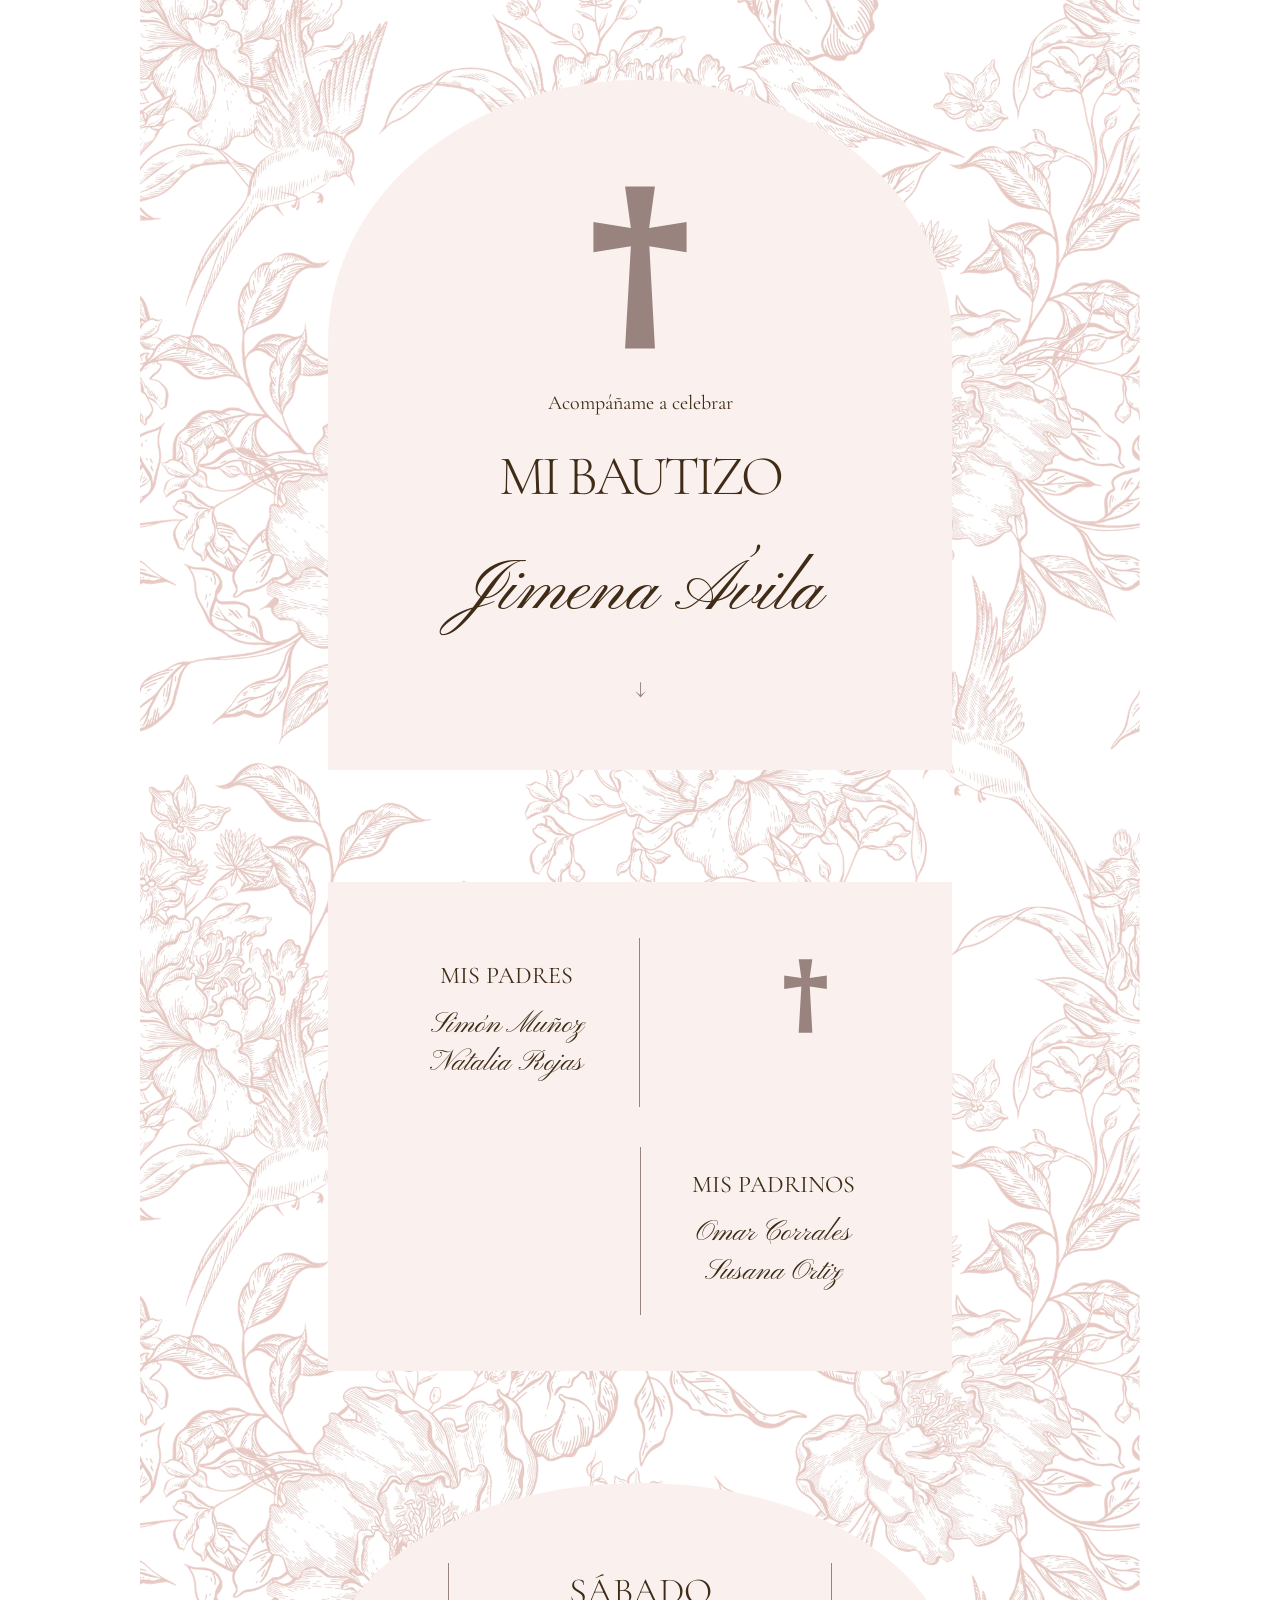
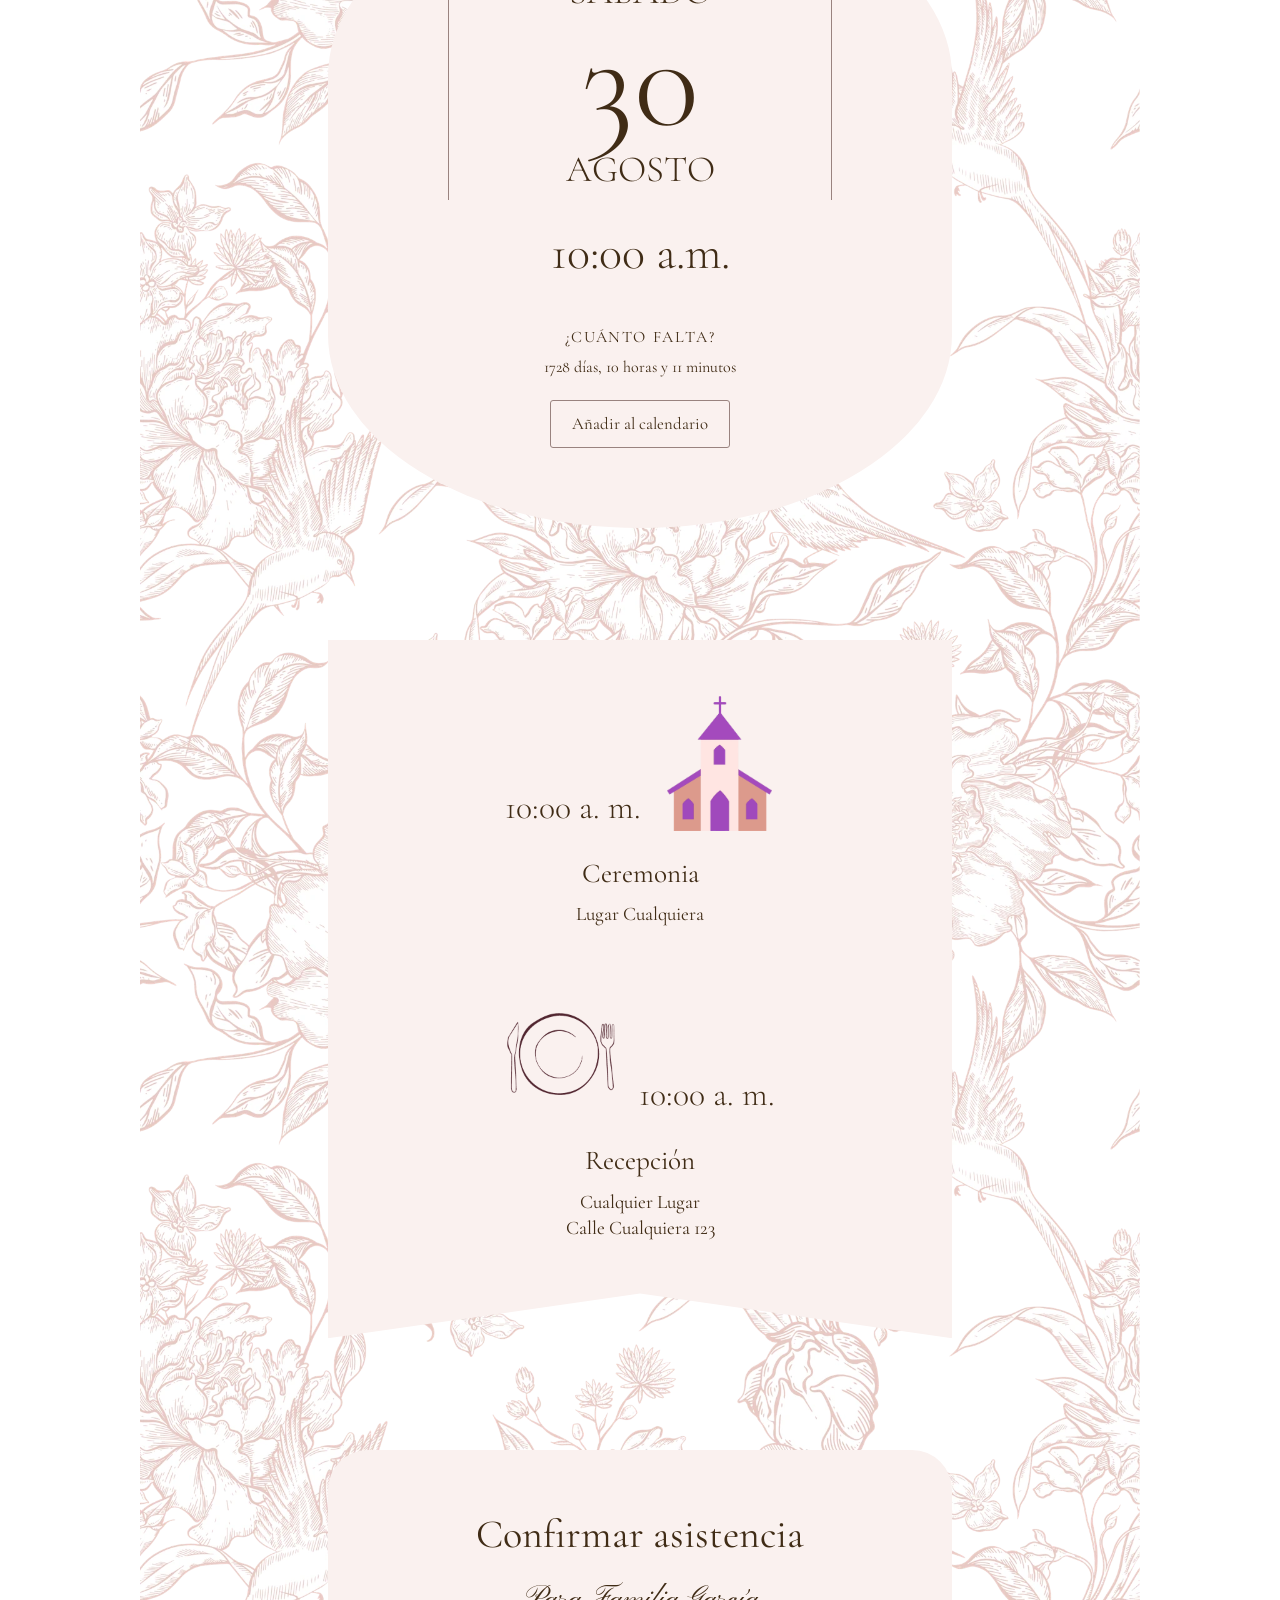
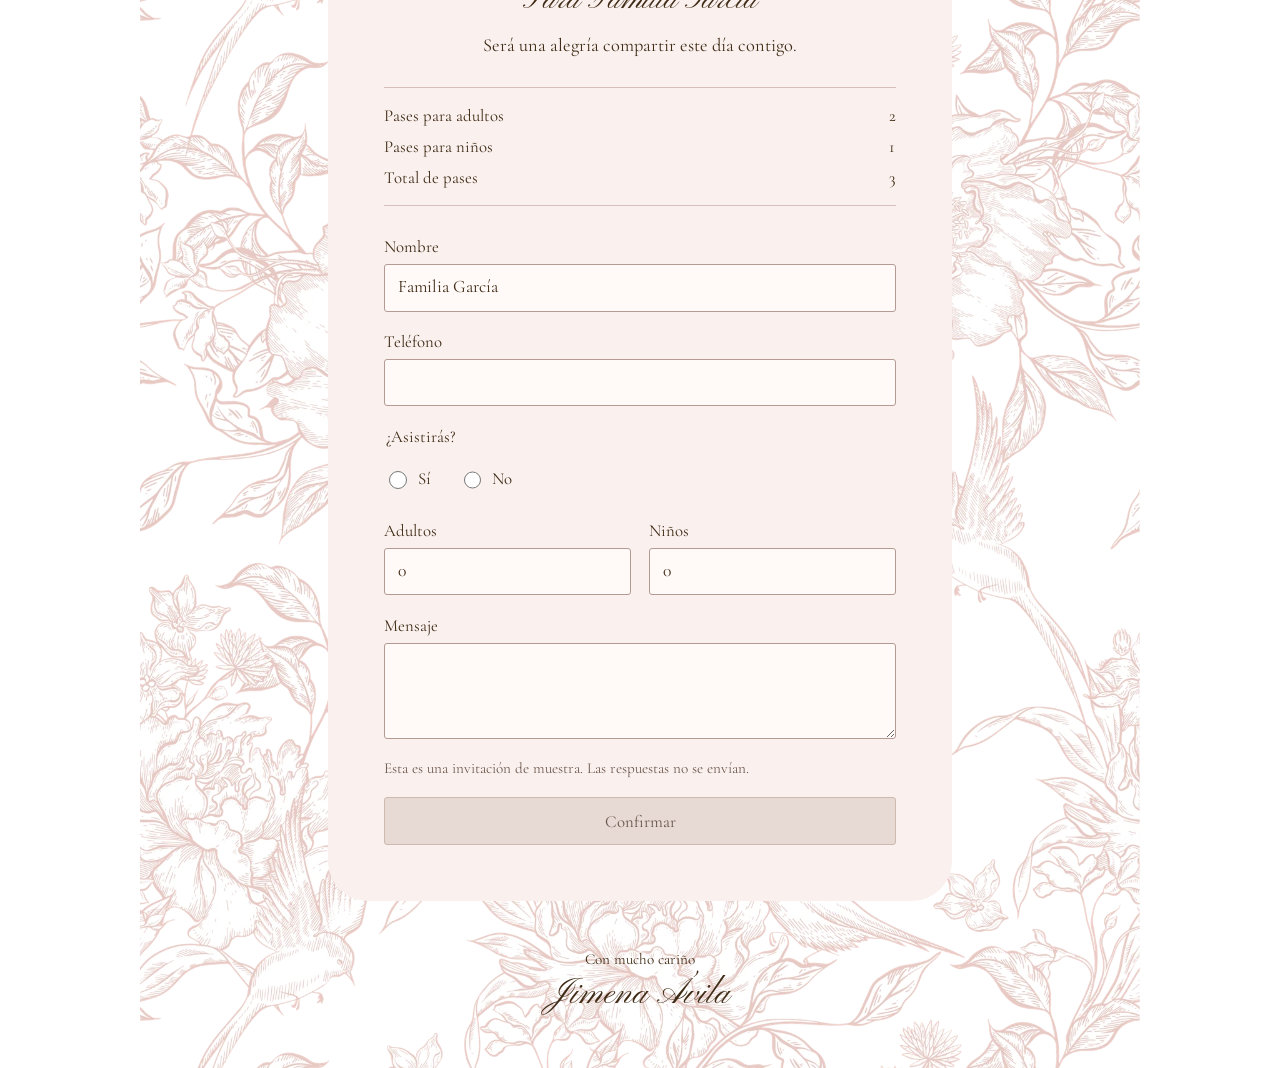
==== index.html @ a69357c9 "Publicar primera muestra de invitación basic.one" ====
<!doctype html>
<html lang="es">
<head>
  <meta charset="utf-8">
  <meta name="viewport" content="width=device-width, initial-scale=1">
  <title>Mi bautizo · Jimena Ávila</title>
  <meta name="theme-color" content="#faf1ef">
  <meta name="description" content="Acompáñame a celebrar mi bautizo. Invitación de muestra de Jimena Ávila.">
  <link rel="stylesheet" href="assets/css/reset.css">
  <link rel="stylesheet" href="assets/css/fonts.css">
  <link rel="stylesheet" href="assets/css/variables.css">
  <link rel="stylesheet" href="assets/css/layout.css">
  <link rel="stylesheet" href="assets/css/components.css">
  <link rel="stylesheet" href="assets/css/responsive.css">
  <script type="module" src="assets/js/main.js"></script>
</head>
<body>
  <p id="estado" role="status">Cargando invitación…</p>
  <noscript>Activa JavaScript para cargar los datos de la invitación.</noscript>
  <main class="invitation" id="invitacion" hidden>
    <section class="hero" id="portada" aria-labelledby="titulo">
      <img class="hero__cross" src="assets/svg/cruz.svg" width="222" height="385" alt="" aria-hidden="true">
      <p class="hero__intro" data-field="portada.introduccion"></p>
      <h1 class="hero__title" id="titulo" data-field="portada.titulo"></h1>
      <p class="hero__name" data-field="portada.protagonista"></p>
      <a class="hero__more" href="#familia" aria-label="Continuar a mi familia">↓</a>
    </section>
    <section class="message" id="mensaje" aria-labelledby="mensaje-titulo">
      <h2 id="mensaje-titulo" data-field="mensaje.titulo"></h2>
      <p class="message__text" data-field="mensaje.texto"></p>
    </section>
    <section class="family" id="familia" aria-labelledby="familia-titulo">
      <img class="family__cross" src="assets/svg/cruz.svg" width="222" height="385" alt="" aria-hidden="true">
      <h2 class="sr-only" id="familia-titulo" data-field="familia.titulo"></h2>
      <div class="family__groups" id="grupos-familia"></div>
    </section>
    <section class="date-section" id="fecha" aria-labelledby="fecha-titulo">
      <h2 class="sr-only" id="fecha-titulo">Fecha del evento</h2>
      <time class="date-section__date sr-only" id="fecha-evento" data-event-date></time>
      <div class="date-display" aria-hidden="true"><span data-date-part="weekday"></span><span data-date-part="day"></span><span data-date-part="month"></span></div>
      <p class="date-section__hour" data-event-hour></p>
      <div class="date-section__countdown">
        <h3>¿Cuánto falta?</h3>
        <p id="contador"></p>
      </div>
      <button class="date-section__calendar" id="agendar" type="button">Añadir al calendario</button>
    </section>
    <section class="locations" id="ubicaciones" aria-labelledby="ubicaciones-titulo">
      <h2 class="sr-only" id="ubicaciones-titulo">Ceremonia y recepción</h2>
      <div class="locations__list" id="lista-ubicaciones"></div>
    </section>
    <section class="itinerary" id="itinerario" aria-labelledby="itinerario-titulo">
      <h2 id="itinerario-titulo">Itinerario</h2>
      <ol class="itinerary__list" id="lista-itinerario"></ol>
    </section>
    <section class="rsvp" id="confirmacion" aria-labelledby="rsvp-titulo">
      <h2 id="rsvp-titulo">Confirmar asistencia</h2>
      <p class="rsvp__guest">Para <span data-field="invitado.nombre"></span></p>
      <p class="rsvp__message" data-field="confirmacion.mensaje"></p>
      <dl class="rsvp__passes">
        <dt>Pases para adultos</dt><dd data-field="invitado.pases.adultos"></dd>
        <dt>Pases para niños</dt><dd data-field="invitado.pases.ninos"></dd>
        <dt>Total de pases</dt><dd id="total-pases"></dd>
      </dl>
      <!-- Estructura para maquetación; habilitar el envío al integrar la API. -->
      <form class="rsvp__form" id="formulario-rsvp">
        <div class="rsvp__field"><label for="nombre">Nombre</label><input id="nombre" name="nombre" autocomplete="name" required></div>
        <div class="rsvp__field"><label for="telefono">Teléfono</label><input id="telefono" name="telefono" type="tel" autocomplete="tel" required></div>
        <fieldset class="rsvp__attendance">
          <legend>¿Asistirás?</legend>
          <label><input type="radio" name="asistencia" value="si" required> Sí</label>
          <label><input type="radio" name="asistencia" value="no"> No</label>
        </fieldset>
        <div class="rsvp__field"><label for="adultos">Adultos</label><input id="adultos" name="adultos" type="number" min="0" value="0" required></div>
        <div class="rsvp__field"><label for="ninos">Niños</label><input id="ninos" name="ninos" type="number" min="0" value="0" required></div>
        <div class="rsvp__field"><label for="comentario">Mensaje</label><textarea id="comentario" name="mensaje" rows="3"></textarea></div>
        <p id="rsvp-estado">Esta es una invitación de muestra. Las respuestas no se envían.</p>
        <button type="submit" disabled aria-describedby="rsvp-estado">Confirmar</button>
      </form>
    </section>
    <section class="notes" id="notas" aria-labelledby="notas-titulo">
      <h2 id="notas-titulo" data-field="notas.titulo"></h2>
      <p class="notes__text" data-field="notas.texto"></p>
    </section>
  </main>
  <footer class="page-footer">Con mucho cariño <span data-field="portada.protagonista"></span></footer>
  <!-- Bloques repetibles: su estructura se maqueta aquí, no en JavaScript. -->
  <template id="grupo-template">
    <div class="family__group"><h3 class="family__title"></h3><ul class="family__names"></ul></div>
  </template>
  <template id="ubicacion-template">
    <article class="location">
      <div class="location__visual"><img class="location__icon" width="160" height="180" alt="" aria-hidden="true" hidden><time class="location__time"></time></div>
      <h3 class="location__title"></h3>
      <p class="location__name"></p>
      <p class="location__address"></p>
      <a class="location__link" target="_blank" rel="noopener noreferrer">Ver ubicación</a>
    </article>
  </template>
  <template id="actividad-template">
    <li class="itinerary__item"><time class="itinerary__time"></time> <span class="itinerary__name"></span> <span class="itinerary__location"></span></li>
  </template>
</body>
</html>
---- assets/css/fonts.css ----
@font-face {
  font-family: 'Cormorant Garamond';
  font-style: normal;
  font-weight: 300;
  font-display: swap;
  src: url(../fonts/CormorantGaramond-300.ttf) format('truetype');
}
@font-face {
  font-family: 'Cormorant Garamond';
  font-style: normal;
  font-weight: 400;
  font-display: swap;
  src: url(../fonts/CormorantGaramond-400.ttf) format('truetype');
}
@font-face {
  font-family: 'Cormorant Garamond';
  font-style: normal;
  font-weight: 500;
  font-display: swap;
  src: url(../fonts/CormorantGaramond-500.ttf) format('truetype');
}
@font-face {
  font-family: 'Cormorant Garamond';
  font-style: normal;
  font-weight: 600;
  font-display: swap;
  src: url(../fonts/CormorantGaramond-600.ttf) format('truetype');
}
@font-face {
  font-family: 'Pinyon Script';
  font-style: normal;
  font-weight: 400;
  font-display: swap;
  src: url(../fonts/PinyonScript-Regular.ttf) format('truetype');
}
---- assets/css/variables.css ----
:root {
  color-scheme: light;
  --paper: #faf1ef;
  --ink: #402c16;
  --floral: #e8c9c3;
  --taupe: #99837f;
  --wine: #51252f;
  --serif: 'Cormorant Garamond', Georgia, serif;
  --script: 'Pinyon Script', cursive;
  --page-gutter: clamp(1.5rem, 6vw, 3.5rem);
  --section-gap: clamp(4rem, 12vw, 7rem);
  --control-min-height: 2.75rem;
}
---- assets/css/layout.css ----
html { scroll-behavior: smooth; }
body { color: var(--ink); background: #fff url('../images/fondo-floral.webp') center top / 1000px auto repeat-y; font-family: var(--serif); font-size: 1.2rem; line-height: 1.4; }
h1, h2, h3, p, ul, dl { margin: 0; }
h1, h2, h3 { font-weight: 400; }
.invitation { width: min(100%, 46rem); margin-inline: auto; padding: clamp(2.5rem, 7vw, 5rem) var(--page-gutter) 3rem; display: grid; gap: var(--section-gap); overflow-wrap: anywhere; }
.invitation section { position: relative; min-width: 0; padding: clamp(2rem, 6vw, 3.5rem); background: var(--paper); text-align: center; scroll-margin-top: 2rem; }
.invitation section * { min-width: 0; }
.hero { border-radius: 50% 50% 0 0 / 38% 38% 0 0; display: flex; flex-direction: column; align-items: center; min-height: 690px; justify-content: flex-end; }
.hero__cross { width: 94px; margin: 38px auto 40px; }
.hero__intro { font-size: 1.25rem; }
.hero__title { text-transform: uppercase; font-size: clamp(2.5rem, 7vw, 3.5rem); font-weight: 300; letter-spacing: -.055em; margin-top: 1.3rem; }
.hero__name { font-family: var(--script); font-size: clamp(3.1rem, 9vw, 4.5rem); line-height: 1.2; margin-top: 1.4rem; padding: .15em .08em; }
.hero__more { color: var(--taupe); text-decoration: none; font-size: 1.6rem; padding: .5rem 1rem; margin-top: 1rem; }
.family__groups { display: grid; gap: 3rem; }
.family__cross { display: none; }
.family__title { font-size: 1.5rem; text-transform: uppercase; line-height: 1.15; max-width: none; text-wrap: balance; overflow-wrap: normal; margin: 0 auto 1rem; }
.family__names { list-style: none; padding: 0; font-family: var(--script); font-size: 1.85rem; line-height: 1.3; }
.family--pair .family__groups { grid-template-columns: 1fr 1fr; gap: 2.5rem 0; }
.family--pair .family__group:first-child { grid-column: 1; grid-row: 1; border-right: 1px solid var(--taupe); padding: 1.5rem .6rem 1.5rem 0; }
.family--pair .family__group:nth-child(2) { grid-column: 2; grid-row: 2; border-left: 1px solid var(--taupe); padding: 1.5rem 0 1.5rem .6rem; }
.family--pair .family__cross { display: block; position: absolute; top: 4.8rem; right: 20%; width: 43px; }
.invitation .date-section { border-radius: 50% / 30%; padding-block: 5rem; }
.date-display { display: grid; border-inline: 1px solid var(--taupe); max-width: 75%; margin: 0 auto; padding: .5rem 1rem; text-transform: uppercase; line-height: 1.15; font-weight: 300; font-size: clamp(1.6rem, 5vw, 2.3rem); }
[data-date-part='day'] { font-size: clamp(5.5rem, 19vw, 8.5rem); line-height: 1; }
.date-section__hour { font-size: clamp(2rem, 6vw, 3rem); font-weight: 300; margin-top: 1.3rem; }
.date-section__countdown { margin: 2.4rem auto 1.3rem; max-width: 24ch; font-size: 1rem; }
.date-section__countdown h3 { font-size: 1rem; text-transform: uppercase; letter-spacing: .1em; margin-bottom: .5rem; }
.invitation .locations { background: transparent; padding-bottom: 6rem; isolation: isolate; }
.locations::before { content: ''; position: absolute; z-index: -1; inset: 0; background: var(--paper); clip-path: polygon(0 0,100% 0,100% 100%,50% calc(100% - 2.8rem),0 100%); }
.locations__list { display: grid; gap: 3.5rem; }
.location__visual { display: flex; align-items: flex-end; justify-content: center; gap: 1.4rem; margin-bottom: 1.5rem; }
.location:nth-child(odd) .location__visual { flex-direction: row-reverse; }
.location__icon { width: 112px; height: 135px; object-fit: contain; }
.location__time { font-size: 2.1rem; font-weight: 300; white-space: nowrap; }
.location__title { font-size: 1.7rem; margin-bottom: .5rem; }
.location__name, .location__address { font-size: 1.2rem; }
.invitation .rsvp { border-radius: 2.5rem; }
.rsvp h2 { font-size: clamp(1.8rem, 6vw, 2.5rem); }
.rsvp__guest { font-family: var(--script); font-size: 2rem; margin-top: 1rem; }
.rsvp__message { margin-top: .6rem; font-size: 1.15rem; }
.message__text, .notes__text { white-space: pre-line; margin-top: 1rem; }
.itinerary__list { text-align: left; padding-left: 1.2rem; }
.itinerary__item { margin-top: 1rem; }
.page-footer { text-align: center; padding: 0 1.5rem 3rem; font-size: .95rem; }
.page-footer span { display: block; font-family: var(--script); font-size: 2.2rem; }
body > [role='status'], noscript { display: block; width: fit-content; max-width: 90%; margin: 2rem auto; padding: 1rem; background: var(--paper); }
.sr-only { position: absolute; width: 1px; height: 1px; padding: 0; margin: -1px; overflow: hidden; clip-path: inset(50%); white-space: nowrap; border: 0; }
---- assets/css/components.css ----
button, .location__link { min-height: var(--control-min-height); display: inline-flex; align-items: center; justify-content: center; padding: .7rem 1.3rem; border: 1px solid var(--taupe); background: transparent; border-radius: 3px; color: var(--ink); font-size: 1.05rem; text-decoration: none; cursor: pointer; transition: background-color .2s; }
button:hover:not(:disabled), .location__link:hover { background: #edddd8; }
button:disabled { cursor: not-allowed; background: #e7d9d4; color: #67564a; border-color: #cdb9af; }
:focus-visible { outline: 2px solid var(--wine); outline-offset: 4px; }
.location__link { margin-top: 1rem; }
.rsvp__passes { display: grid; grid-template-columns: 1fr auto; gap: .45rem 1rem; text-align: left; margin: 1.8rem 0; padding-block: 1rem; border-block: 1px solid #d5bfba; font-size: 1.05rem; }
.rsvp__passes dd { margin: 0; }
.rsvp__form { display: grid; grid-template-columns: minmax(0,1fr); gap: 1.15rem; text-align: left; font-size: 1.05rem; }
.rsvp__field { display: grid; gap: .35rem; }
.rsvp__field input, .rsvp__field textarea { width: 100%; min-height: 2.75rem; padding: .65rem .8rem; color: var(--ink); background: #fffaf8; border: 1px solid #b49a92; border-radius: 3px; font-size: 1.1rem; }
.rsvp__field textarea { resize: vertical; }
.rsvp__attendance { margin: 0; padding: .5rem 0 0; border: 0; }
.rsvp__attendance label { display: inline-flex; align-items: center; min-height: 2.75rem; gap: .5rem; margin-right: 1.5rem; cursor: pointer; }
.rsvp__attendance input { width: 1.1rem; height: 1.1rem; accent-color: var(--wine); }
#rsvp-estado { font-size: .95rem; color: #705b50; }
.rsvp__form button { width: 100%; }
---- assets/css/responsive.css ----
@media (max-width: 480px) {
  body { background-size: 740px auto; }
  .invitation section { padding-inline: 1.35rem; }
  .hero { min-height: 570px; }
  .hero__cross { width: 76px; margin-top: 35px; }
  .hero__name { font-size: clamp(2.7rem, 10vw, 3.7rem); }
  .family__names { font-size: 1.5rem; }
  .family__title { font-size: 1.2rem; }
  .family--pair .family__cross { right: 20%; width: 34px; top: 3.8rem; }
  .location__icon { width: 86px; height: 110px; }
  .location__time { font-size: 1.75rem; }
  .location__visual { gap: .8rem; }
  .date-display { max-width: 88%; }
  .invitation .date-section { padding-block: 4rem; }
}
@media (min-width: 600px) {
  .rsvp__form { grid-template-columns: repeat(2,minmax(0,1fr)); }
  .rsvp__field:nth-child(1), .rsvp__field:nth-child(2), .rsvp__attendance, .rsvp__field:has(textarea), #rsvp-estado, .rsvp__form > button { grid-column: 1 / -1; }
}
@media (prefers-reduced-motion: reduce) {
  html { scroll-behavior: auto; }
  button, .location__link { transition: none; }
}

@media (max-width: 360px) {
  .family--pair .family__groups { grid-template-columns: minmax(0,1fr); gap: 2rem; }
  .family--pair .family__group:first-child, .family--pair .family__group:nth-child(2) { grid-column: auto; grid-row: auto; border: 0; padding: 0; }
  .family--pair .family__group:nth-child(2) { border-top: 1px solid #d5bfba; padding-top: 2rem; }
  .family--pair .family__cross { position: static; width: 32px; margin: 0 auto 2rem; }
}
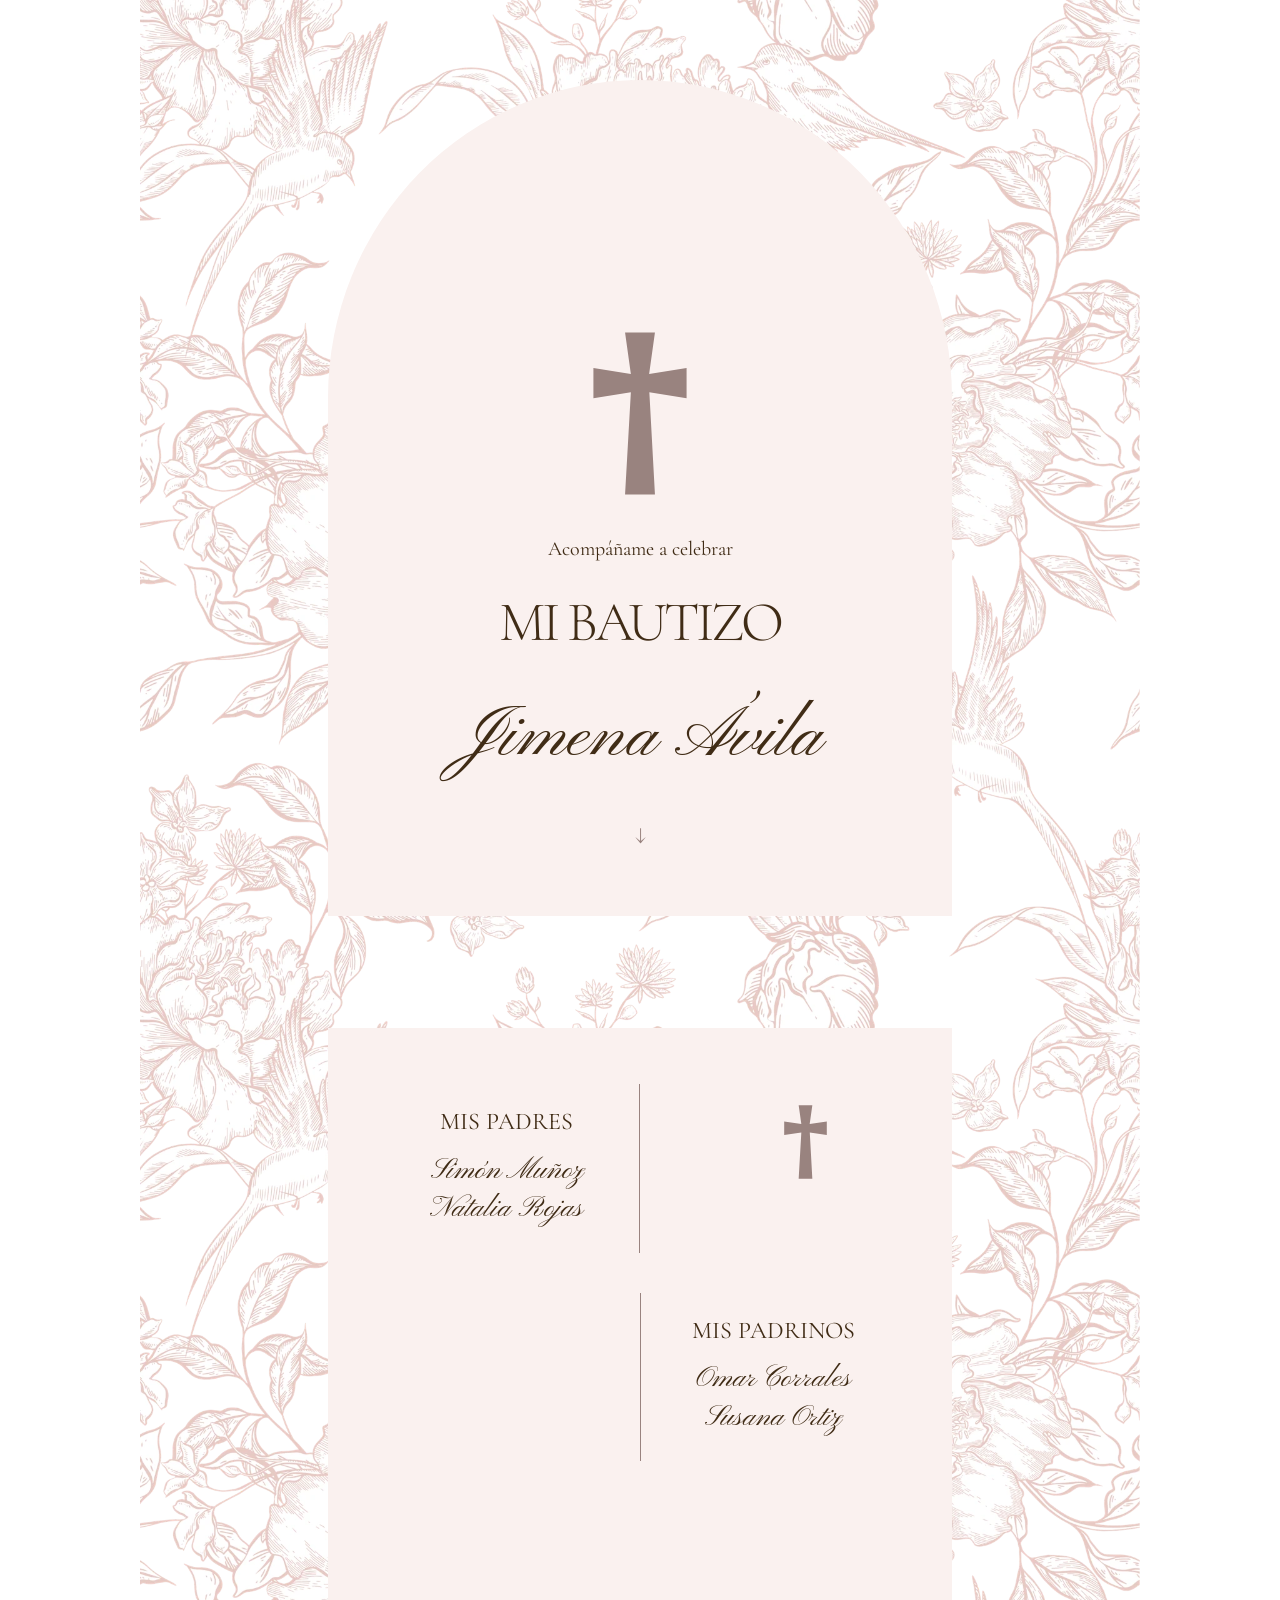
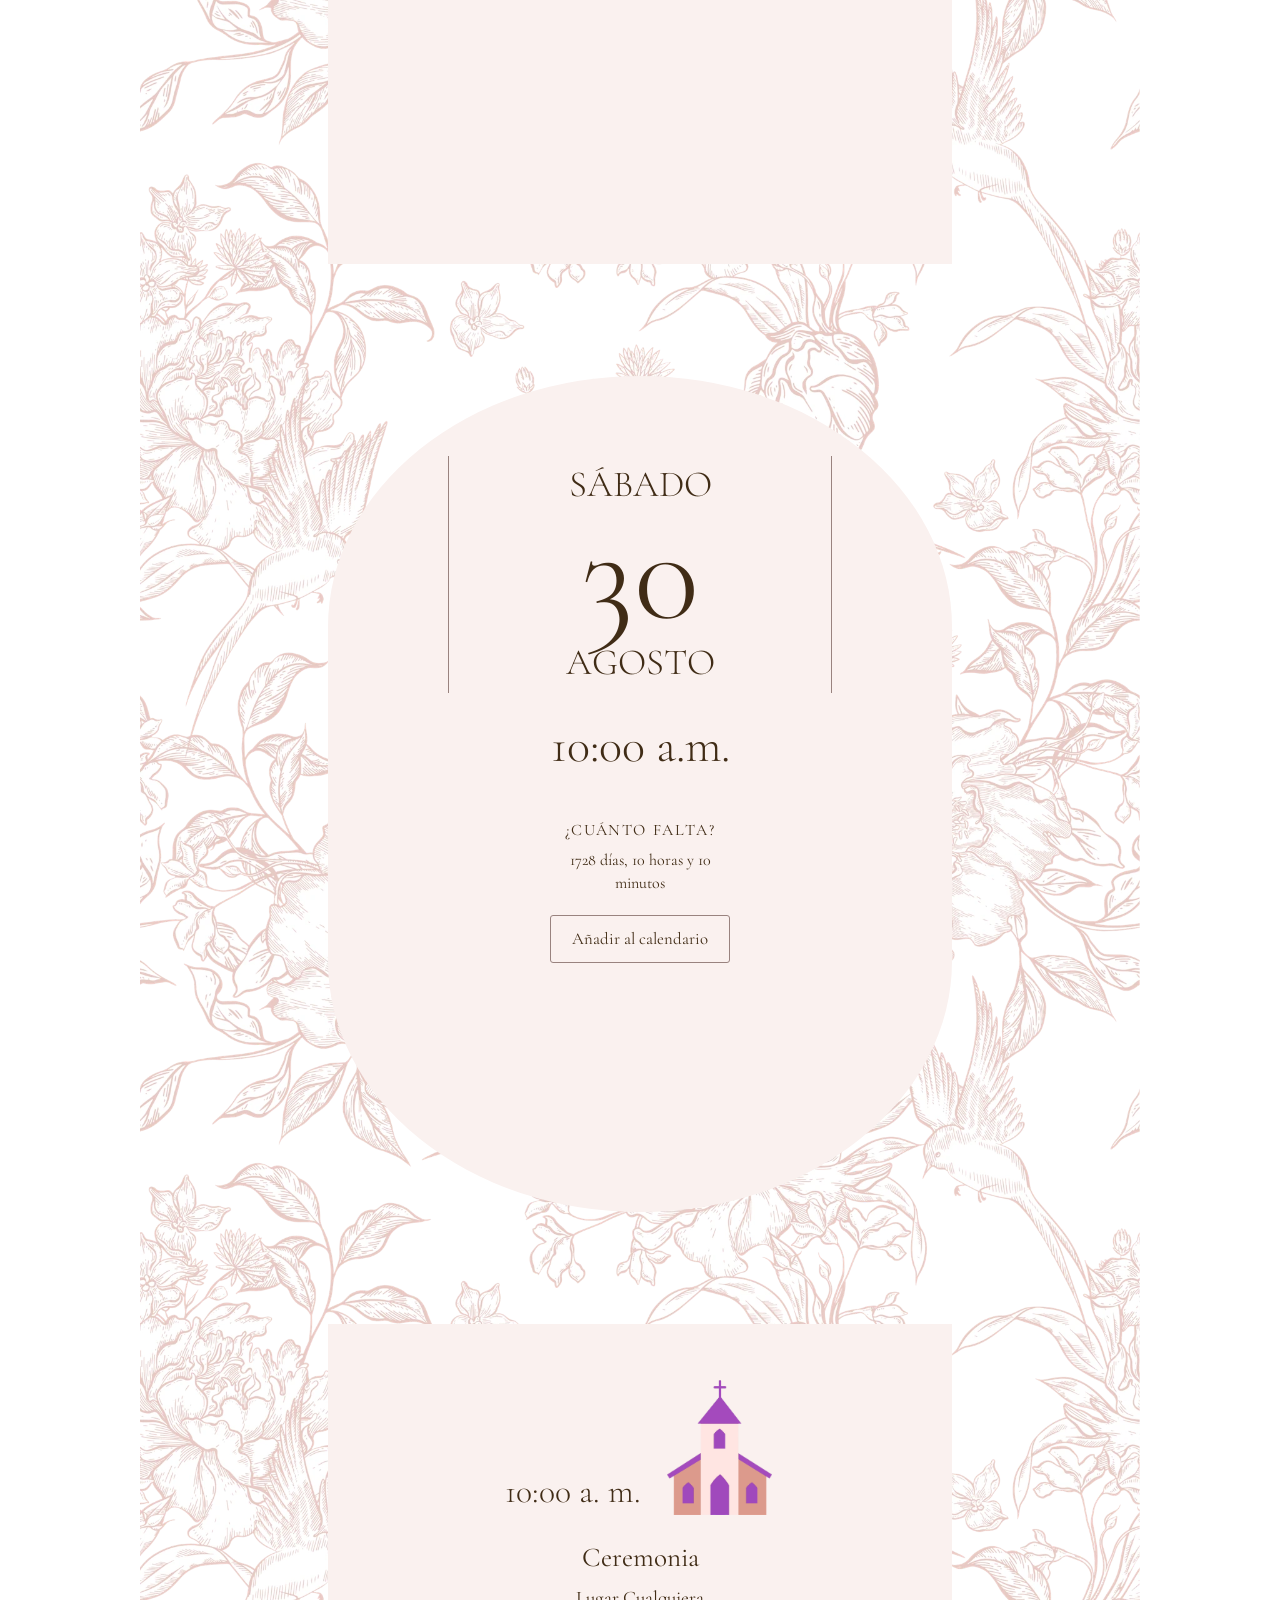
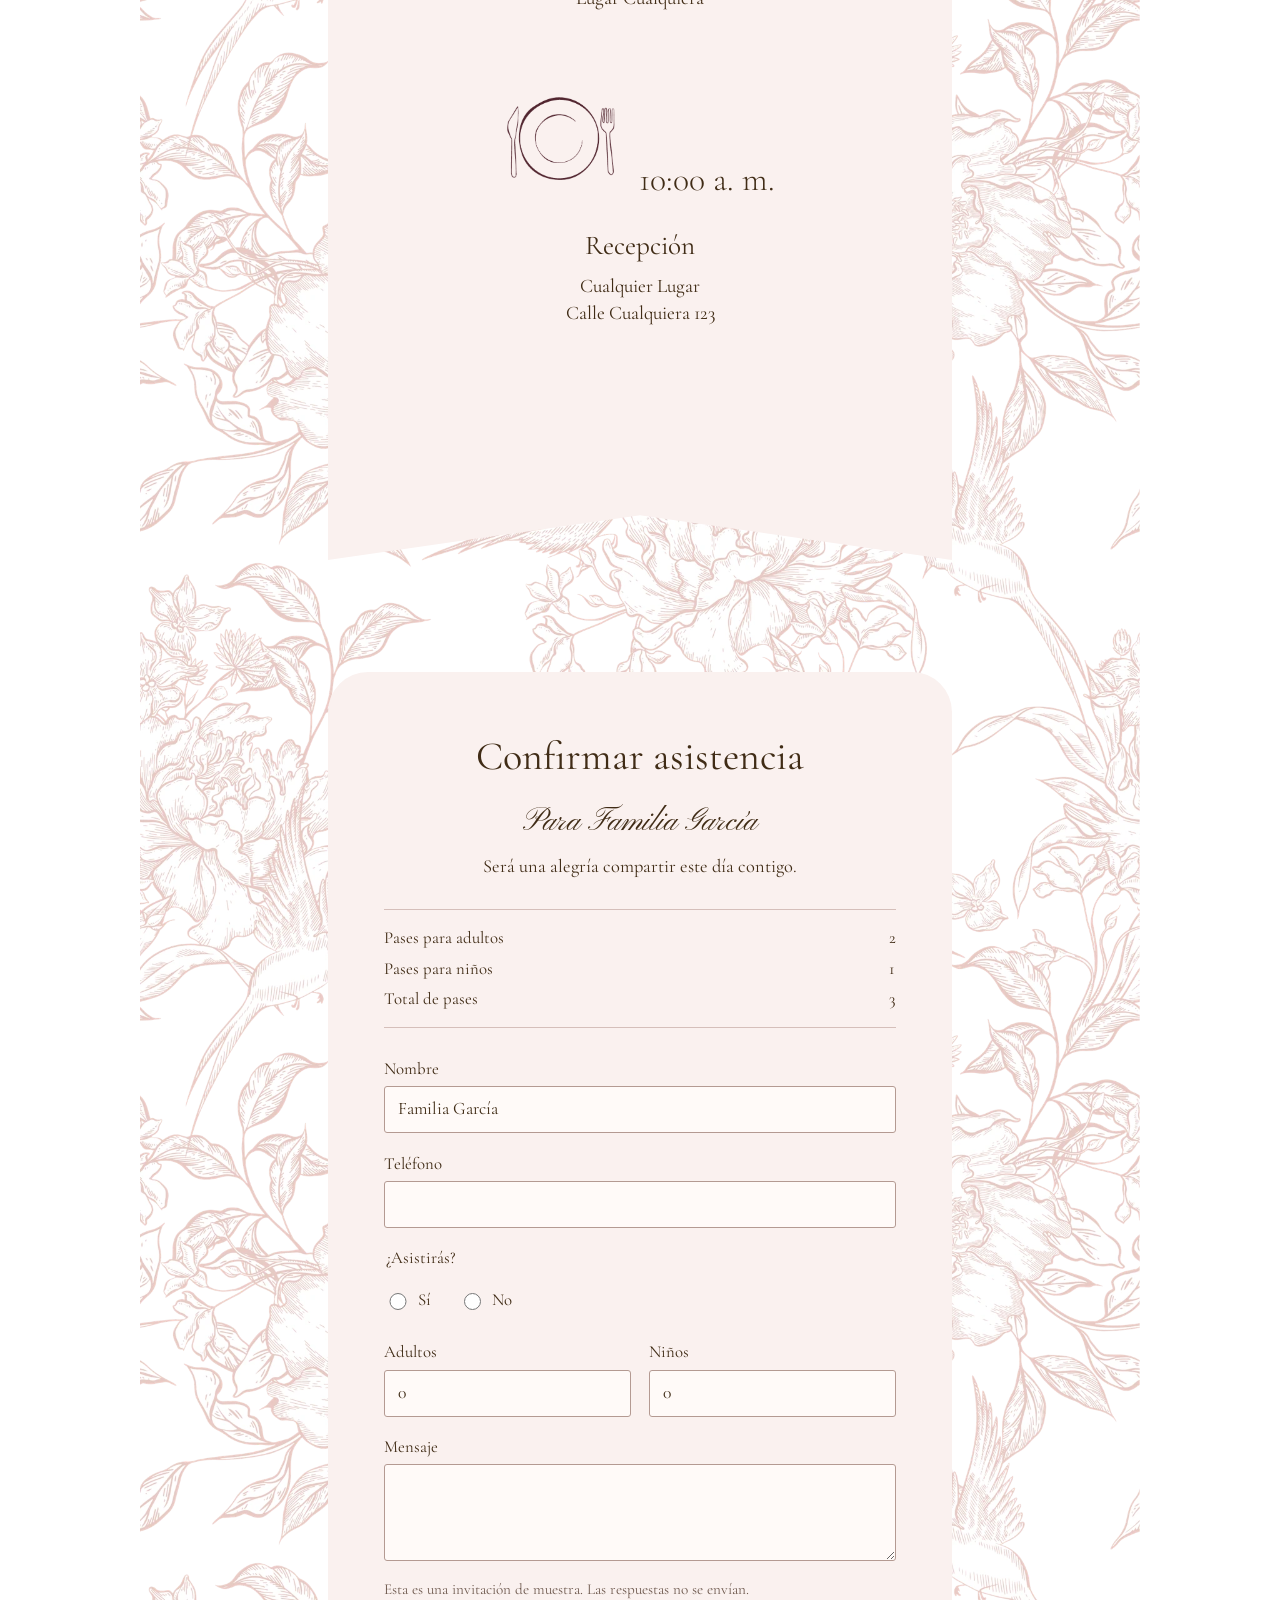
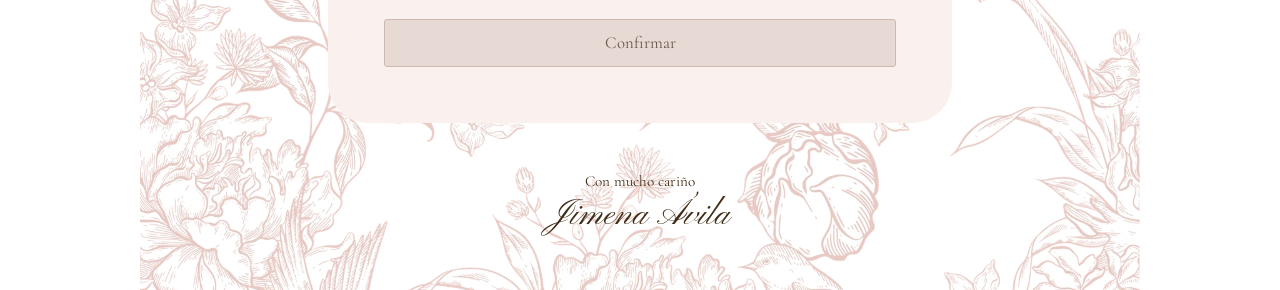
==== commit 91298db8: "Versionar estilos para cargar la actualización de scroll sin caché anterior" ====
--- a/index.html
+++ b/index.html
@@ -6,12 +6,12 @@
   <title>Mi bautizo · Jimena Ávila</title>
   <meta name="theme-color" content="#faf1ef">
   <meta name="description" content="Acompáñame a celebrar mi bautizo. Invitación de muestra de Jimena Ávila.">
-  <link rel="stylesheet" href="assets/css/reset.css">
-  <link rel="stylesheet" href="assets/css/fonts.css">
-  <link rel="stylesheet" href="assets/css/variables.css">
-  <link rel="stylesheet" href="assets/css/layout.css">
-  <link rel="stylesheet" href="assets/css/components.css">
-  <link rel="stylesheet" href="assets/css/responsive.css">
+  <link rel="stylesheet" href="assets/css/reset.css?v=1e055d7744bd">
+  <link rel="stylesheet" href="assets/css/fonts.css?v=021f4ca567dc">
+  <link rel="stylesheet" href="assets/css/variables.css?v=7e9e89fa82c0">
+  <link rel="stylesheet" href="assets/css/layout.css?v=3cb53c986ac0">
+  <link rel="stylesheet" href="assets/css/components.css?v=8707d6a68c62">
+  <link rel="stylesheet" href="assets/css/responsive.css?v=9b762f7f4b1e">
   <script type="module" src="assets/js/main.js"></script>
 </head>
 <body>
@@ -102,3 +102,5 @@
   </template>
 </body>
 </html>
+
+
--- a/assets/css/layout.css
+++ b/assets/css/layout.css
@@ -1,4 +1,4 @@
-html { scroll-behavior: smooth; }
+html { scroll-behavior: smooth; scroll-snap-type: y mandatory; }
 body { color: var(--ink); background: #fff url('../images/fondo-floral.webp') center top / 1000px auto repeat-y; font-family: var(--serif); font-size: 1.2rem; line-height: 1.4; }
 h1, h2, h3, p, ul, dl { margin: 0; }
 h1, h2, h3 { font-weight: 400; }
@@ -45,3 +45,13 @@
 .page-footer span { display: block; font-family: var(--script); font-size: 2.2rem; }
 body > [role='status'], noscript { display: block; width: fit-content; max-width: 90%; margin: 2rem auto; padding: 1rem; background: var(--paper); }
 .sr-only { position: absolute; width: 1px; height: 1px; padding: 0; margin: -1px; overflow: hidden; clip-path: inset(50%); white-space: nowrap; border: 0; }
+
+/* Desplazamiento por secciones; el contenido largo puede crecer y recorrerse. */
+.invitation > section {
+  min-block-size: calc(100vh - 4rem);
+  min-block-size: calc(100svh - 4rem);
+  scroll-snap-align: start;
+  scroll-snap-stop: always;
+}
+.page-footer { scroll-snap-align: end; }
+
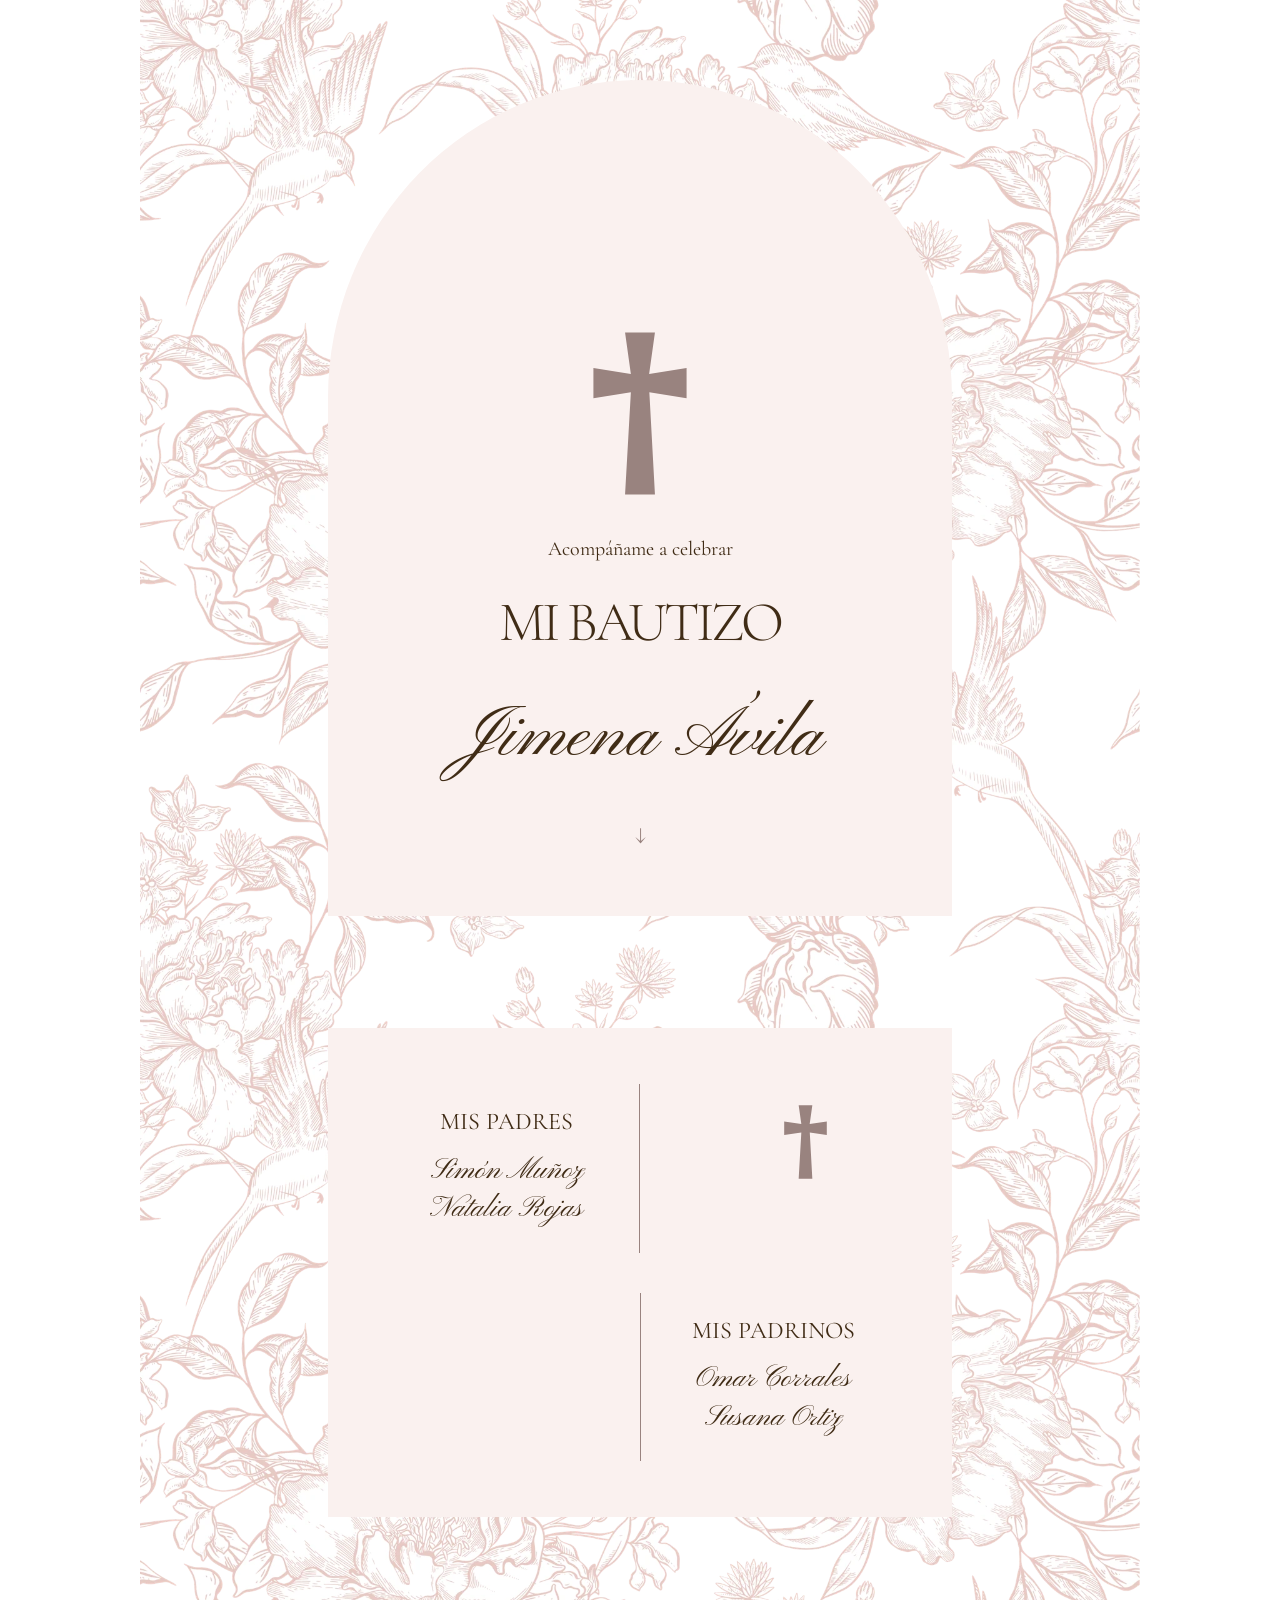
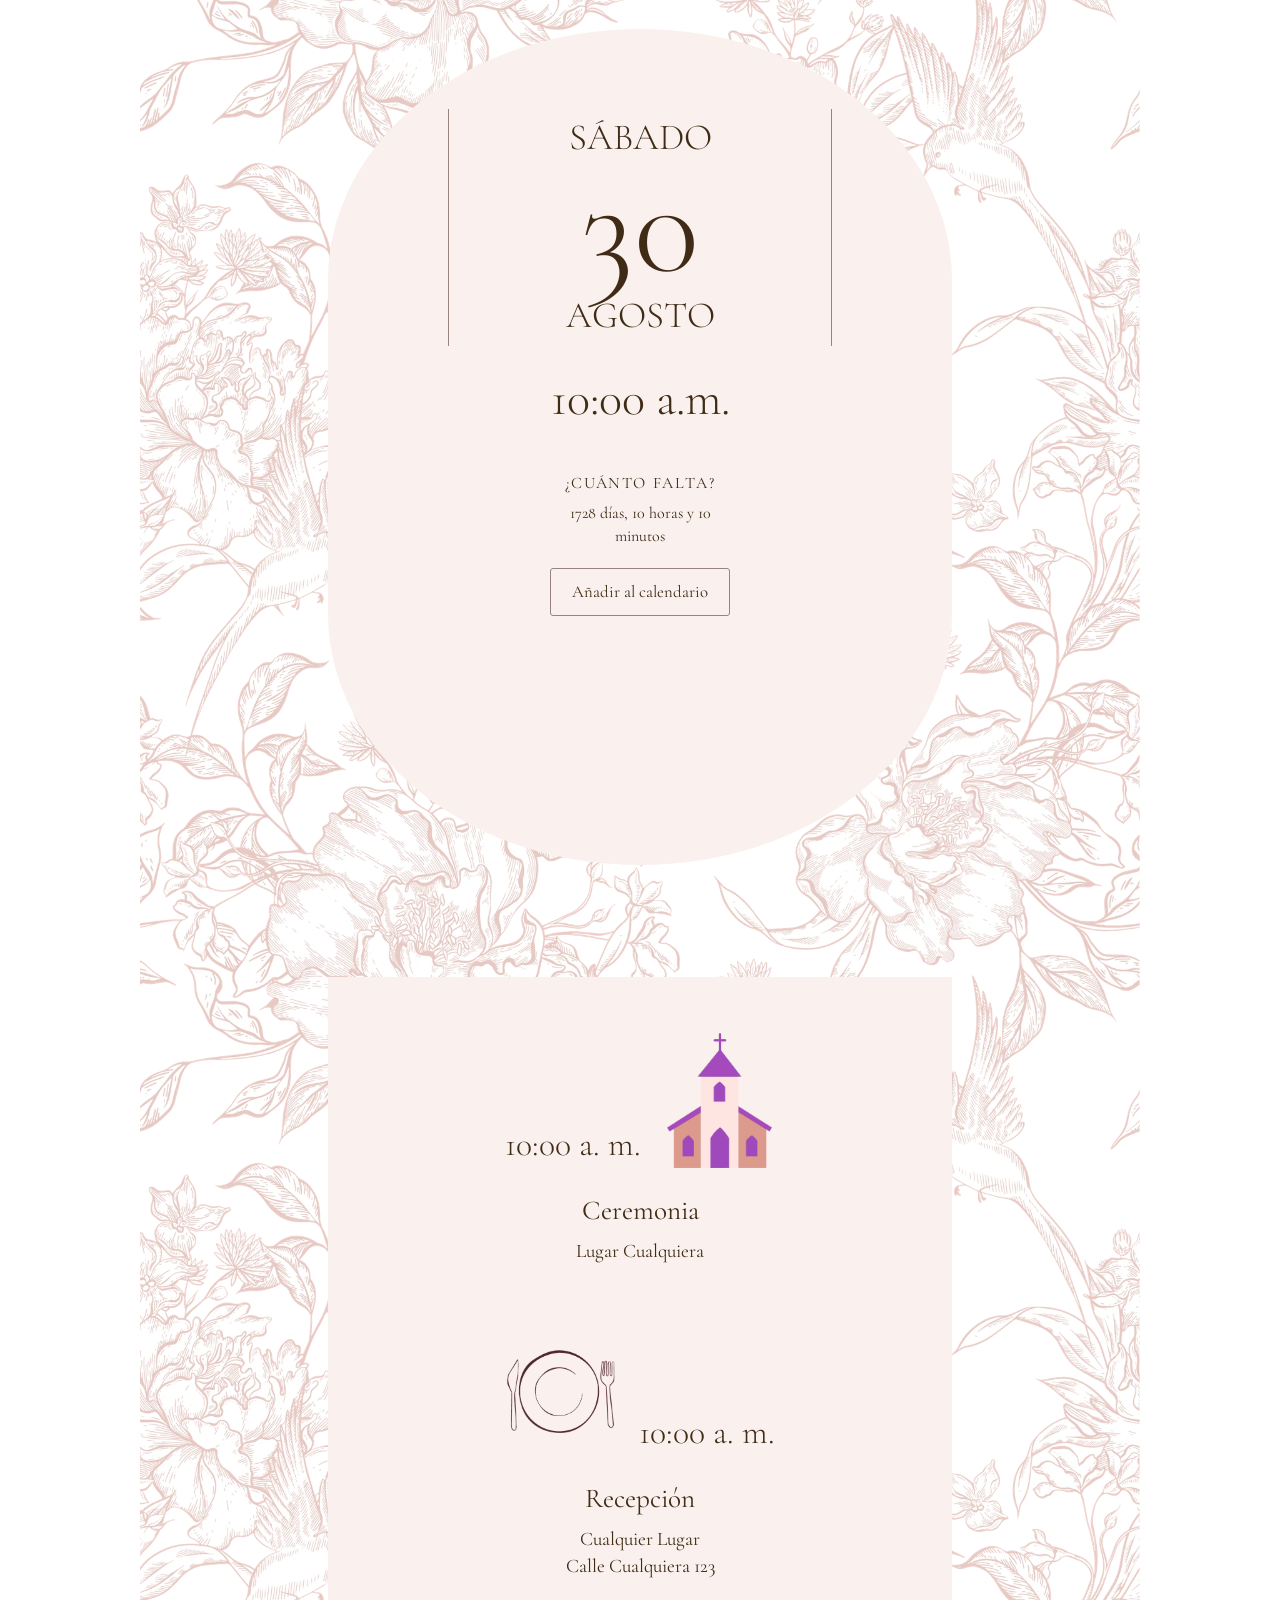
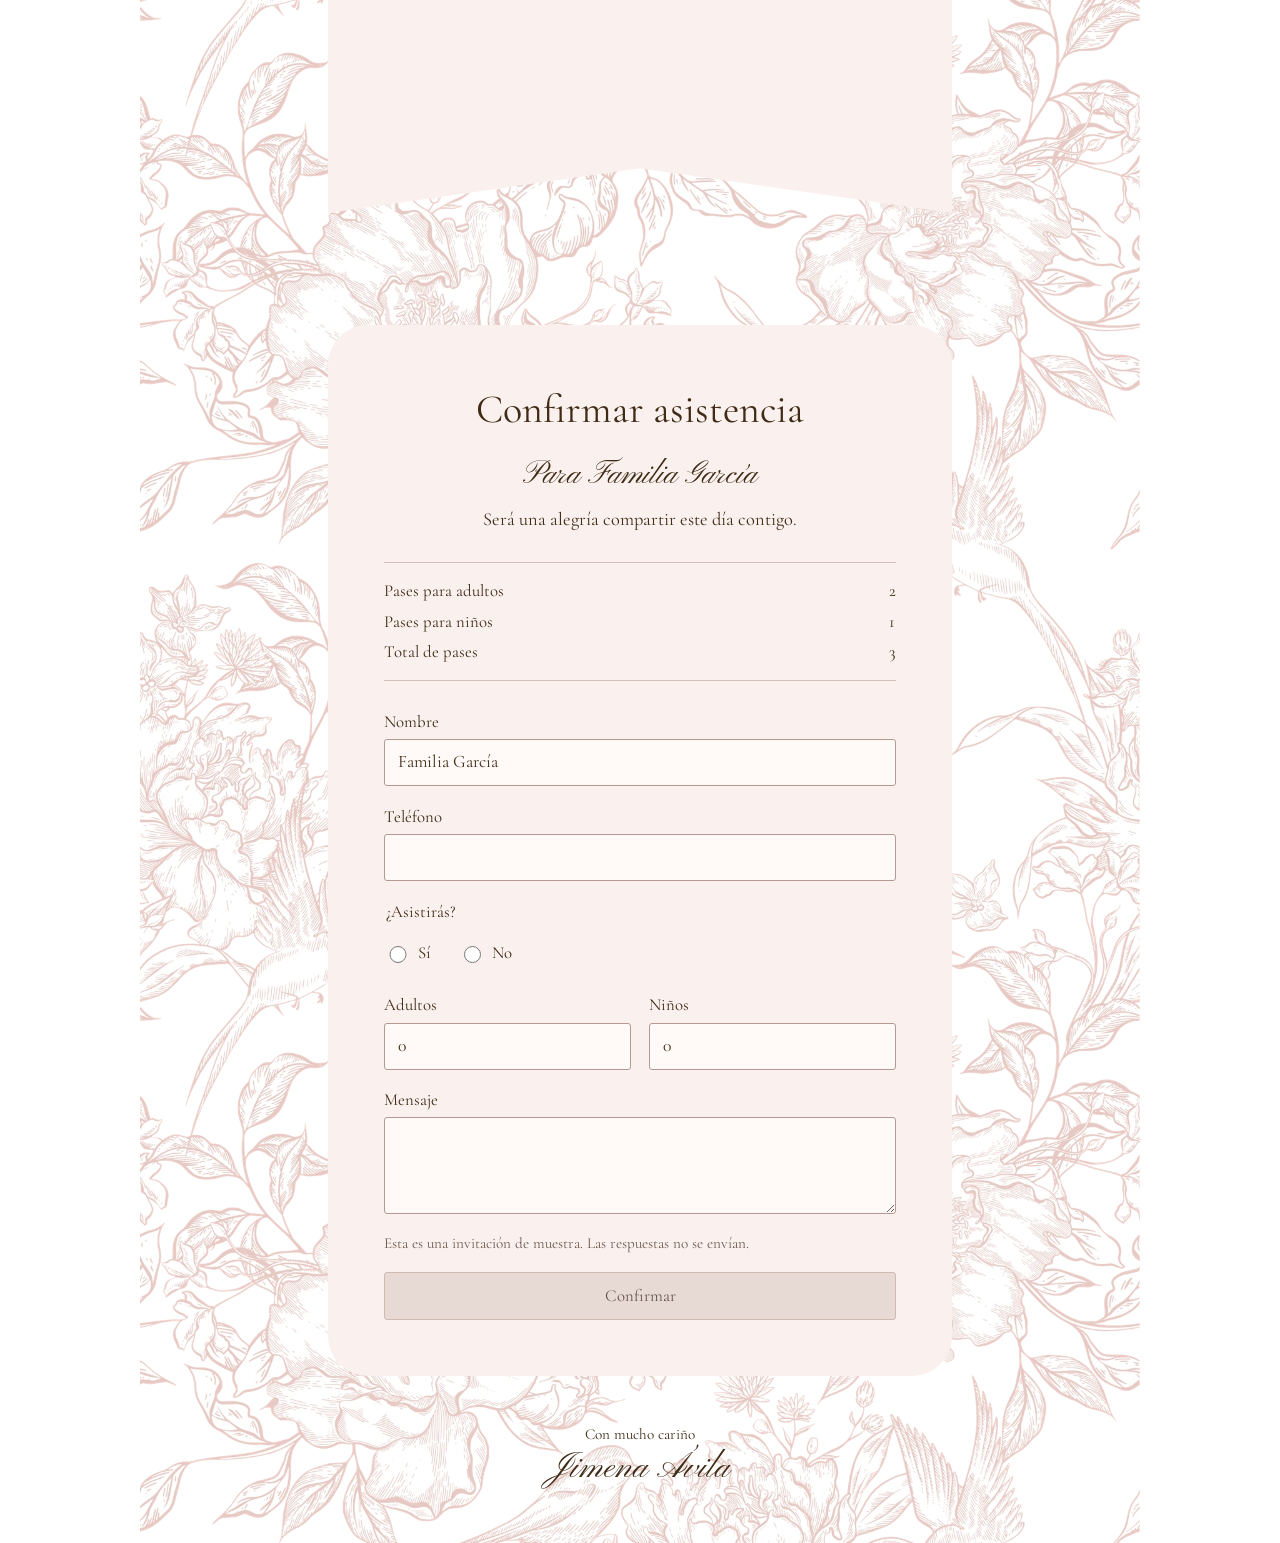
==== commit 39377ed7: "Actualizar versión de estilos de la tarjeta familiar" ====
--- a/index.html
+++ b/index.html
@@ -9,7 +9,7 @@
   <link rel="stylesheet" href="assets/css/reset.css?v=1e055d7744bd">
   <link rel="stylesheet" href="assets/css/fonts.css?v=021f4ca567dc">
   <link rel="stylesheet" href="assets/css/variables.css?v=7e9e89fa82c0">
-  <link rel="stylesheet" href="assets/css/layout.css?v=3cb53c986ac0">
+  <link rel="stylesheet" href="assets/css/layout.css?v=15cc6f95ba50">
   <link rel="stylesheet" href="assets/css/components.css?v=8707d6a68c62">
   <link rel="stylesheet" href="assets/css/responsive.css?v=9b762f7f4b1e">
   <script type="module" src="assets/js/main.js"></script>
@@ -104,3 +104,4 @@
 </html>
 
 
+
--- a/assets/css/layout.css
+++ b/assets/css/layout.css
@@ -54,4 +54,7 @@
   scroll-snap-stop: always;
 }
 .page-footer { scroll-snap-align: end; }
+
+/* La tarjeta familiar conserva su proporción natural sin relleno de pantalla. */
+.invitation > .family { min-block-size: auto; }
 
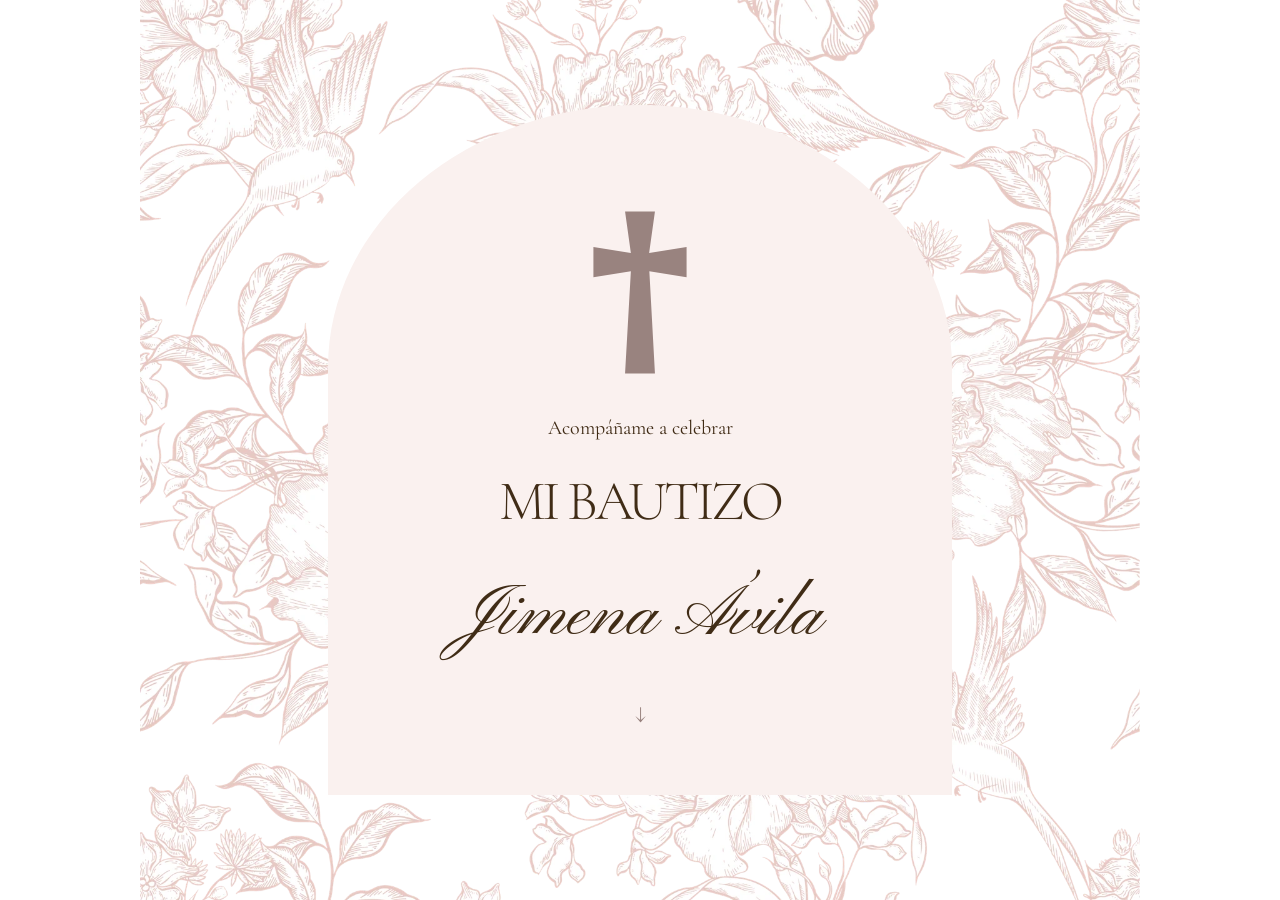
==== commit 35291174: "Reproducir pantallas y scroll centrado de Apolo" ====
--- a/index.html
+++ b/index.html
@@ -9,15 +9,16 @@
   <link rel="stylesheet" href="assets/css/reset.css?v=1e055d7744bd">
   <link rel="stylesheet" href="assets/css/fonts.css?v=021f4ca567dc">
   <link rel="stylesheet" href="assets/css/variables.css?v=7e9e89fa82c0">
-  <link rel="stylesheet" href="assets/css/layout.css?v=15cc6f95ba50">
+  <link rel="stylesheet" href="assets/css/layout.css?v=e164a753177a">
   <link rel="stylesheet" href="assets/css/components.css?v=8707d6a68c62">
-  <link rel="stylesheet" href="assets/css/responsive.css?v=9b762f7f4b1e">
+  <link rel="stylesheet" href="assets/css/responsive.css?v=927a006b8ea4">
   <script type="module" src="assets/js/main.js"></script>
 </head>
 <body>
   <p id="estado" role="status">Cargando invitación…</p>
   <noscript>Activa JavaScript para cargar los datos de la invitación.</noscript>
-  <main class="invitation" id="invitacion" hidden>
+  <main class="invitation" id="invitacion" tabindex="0" aria-label="Invitación de bautizo" hidden>
+    <div class="invitation__screen">
     <section class="hero" id="portada" aria-labelledby="titulo">
       <img class="hero__cross" src="assets/svg/cruz.svg" width="222" height="385" alt="" aria-hidden="true">
       <p class="hero__intro" data-field="portada.introduccion"></p>
@@ -25,15 +26,21 @@
       <p class="hero__name" data-field="portada.protagonista"></p>
       <a class="hero__more" href="#familia" aria-label="Continuar a mi familia">↓</a>
     </section>
+    </div>
+    <div class="invitation__screen">
     <section class="message" id="mensaje" aria-labelledby="mensaje-titulo">
       <h2 id="mensaje-titulo" data-field="mensaje.titulo"></h2>
       <p class="message__text" data-field="mensaje.texto"></p>
     </section>
+    </div>
+    <div class="invitation__screen">
     <section class="family" id="familia" aria-labelledby="familia-titulo">
       <img class="family__cross" src="assets/svg/cruz.svg" width="222" height="385" alt="" aria-hidden="true">
       <h2 class="sr-only" id="familia-titulo" data-field="familia.titulo"></h2>
       <div class="family__groups" id="grupos-familia"></div>
     </section>
+    </div>
+    <div class="invitation__screen">
     <section class="date-section" id="fecha" aria-labelledby="fecha-titulo">
       <h2 class="sr-only" id="fecha-titulo">Fecha del evento</h2>
       <time class="date-section__date sr-only" id="fecha-evento" data-event-date></time>
@@ -45,14 +52,20 @@
       </div>
       <button class="date-section__calendar" id="agendar" type="button">Añadir al calendario</button>
     </section>
+    </div>
+    <div class="invitation__screen">
     <section class="locations" id="ubicaciones" aria-labelledby="ubicaciones-titulo">
       <h2 class="sr-only" id="ubicaciones-titulo">Ceremonia y recepción</h2>
       <div class="locations__list" id="lista-ubicaciones"></div>
     </section>
+    </div>
+    <div class="invitation__screen">
     <section class="itinerary" id="itinerario" aria-labelledby="itinerario-titulo">
       <h2 id="itinerario-titulo">Itinerario</h2>
       <ol class="itinerary__list" id="lista-itinerario"></ol>
     </section>
+    </div>
+    <div class="invitation__screen">
     <section class="rsvp" id="confirmacion" aria-labelledby="rsvp-titulo">
       <h2 id="rsvp-titulo">Confirmar asistencia</h2>
       <p class="rsvp__guest">Para <span data-field="invitado.nombre"></span></p>
@@ -78,12 +91,15 @@
         <button type="submit" disabled aria-describedby="rsvp-estado">Confirmar</button>
       </form>
     </section>
+    </div>
+    <div class="invitation__screen">
     <section class="notes" id="notas" aria-labelledby="notas-titulo">
       <h2 id="notas-titulo" data-field="notas.titulo"></h2>
       <p class="notes__text" data-field="notas.texto"></p>
     </section>
+    </div>
+    <footer class="page-footer">Con mucho cariño <span data-field="portada.protagonista"></span></footer>
   </main>
-  <footer class="page-footer">Con mucho cariño <span data-field="portada.protagonista"></span></footer>
   <!-- Bloques repetibles: su estructura se maqueta aquí, no en JavaScript. -->
   <template id="grupo-template">
     <div class="family__group"><h3 class="family__title"></h3><ul class="family__names"></ul></div>
--- a/assets/css/layout.css
+++ b/assets/css/layout.css
@@ -1,9 +1,13 @@
-html { scroll-behavior: smooth; scroll-snap-type: y mandatory; }
-body { color: var(--ink); background: #fff url('../images/fondo-floral.webp') center top / 1000px auto repeat-y; font-family: var(--serif); font-size: 1.2rem; line-height: 1.4; }
+html { width: 100%; height: 100%; }
+body { width: 100%; height: 100%; overflow: hidden; color: var(--ink); background: #fff url('../images/fondo-floral.webp') center top / 1000px auto repeat-y; font-family: var(--serif); font-size: 1.2rem; line-height: 1.4; }
 h1, h2, h3, p, ul, dl { margin: 0; }
 h1, h2, h3 { font-weight: 400; }
-.invitation { width: min(100%, 46rem); margin-inline: auto; padding: clamp(2.5rem, 7vw, 5rem) var(--page-gutter) 3rem; display: grid; gap: var(--section-gap); overflow-wrap: anywhere; }
-.invitation section { position: relative; min-width: 0; padding: clamp(2rem, 6vw, 3.5rem); background: var(--paper); text-align: center; scroll-margin-top: 2rem; }
+.invitation { width: min(100%, 46rem); height: 100vh; height: 100svh; margin-inline: auto; overflow-y: auto; overflow-wrap: anywhere; scroll-snap-type: y mandatory; scroll-behavior: smooth; overscroll-behavior-y: contain; scrollbar-width: none; -webkit-overflow-scrolling: touch; }
+.invitation::-webkit-scrollbar { display: none; }
+.invitation__screen { min-height: 100vh; min-height: 100svh; padding: 2rem var(--page-gutter); display: flex; align-items: center; justify-content: center; scroll-snap-align: start; scroll-snap-stop: always; }
+.invitation__screen:has(> section[hidden]) { display: none; }
+.invitation__screen > section { width: 100%; flex: 0 0 auto; }
+.invitation section { position: relative; min-width: 0; padding: clamp(2rem, 6vw, 3.5rem); background: var(--paper); text-align: center; scroll-margin-top: 0; }
 .invitation section * { min-width: 0; }
 .hero { border-radius: 50% 50% 0 0 / 38% 38% 0 0; display: flex; flex-direction: column; align-items: center; min-height: 690px; justify-content: flex-end; }
 .hero__cross { width: 94px; margin: 38px auto 40px; }
@@ -45,16 +49,6 @@
 .page-footer span { display: block; font-family: var(--script); font-size: 2.2rem; }
 body > [role='status'], noscript { display: block; width: fit-content; max-width: 90%; margin: 2rem auto; padding: 1rem; background: var(--paper); }
 .sr-only { position: absolute; width: 1px; height: 1px; padding: 0; margin: -1px; overflow: hidden; clip-path: inset(50%); white-space: nowrap; border: 0; }
-
-/* Desplazamiento por secciones; el contenido largo puede crecer y recorrerse. */
-.invitation > section {
-  min-block-size: calc(100vh - 4rem);
-  min-block-size: calc(100svh - 4rem);
-  scroll-snap-align: start;
-  scroll-snap-stop: always;
-}
+
 .page-footer { scroll-snap-align: end; }
-
-/* La tarjeta familiar conserva su proporción natural sin relleno de pantalla. */
-.invitation > .family { min-block-size: auto; }
 
--- a/assets/css/responsive.css
+++ b/assets/css/responsive.css
@@ -18,7 +18,7 @@
   .rsvp__field:nth-child(1), .rsvp__field:nth-child(2), .rsvp__attendance, .rsvp__field:has(textarea), #rsvp-estado, .rsvp__form > button { grid-column: 1 / -1; }
 }
 @media (prefers-reduced-motion: reduce) {
-  html { scroll-behavior: auto; }
+  .invitation { scroll-behavior: auto; }
   button, .location__link { transition: none; }
 }
 
@@ -28,3 +28,4 @@
   .family--pair .family__group:nth-child(2) { border-top: 1px solid #d5bfba; padding-top: 2rem; }
   .family--pair .family__cross { position: static; width: 32px; margin: 0 auto 2rem; }
 }
+
